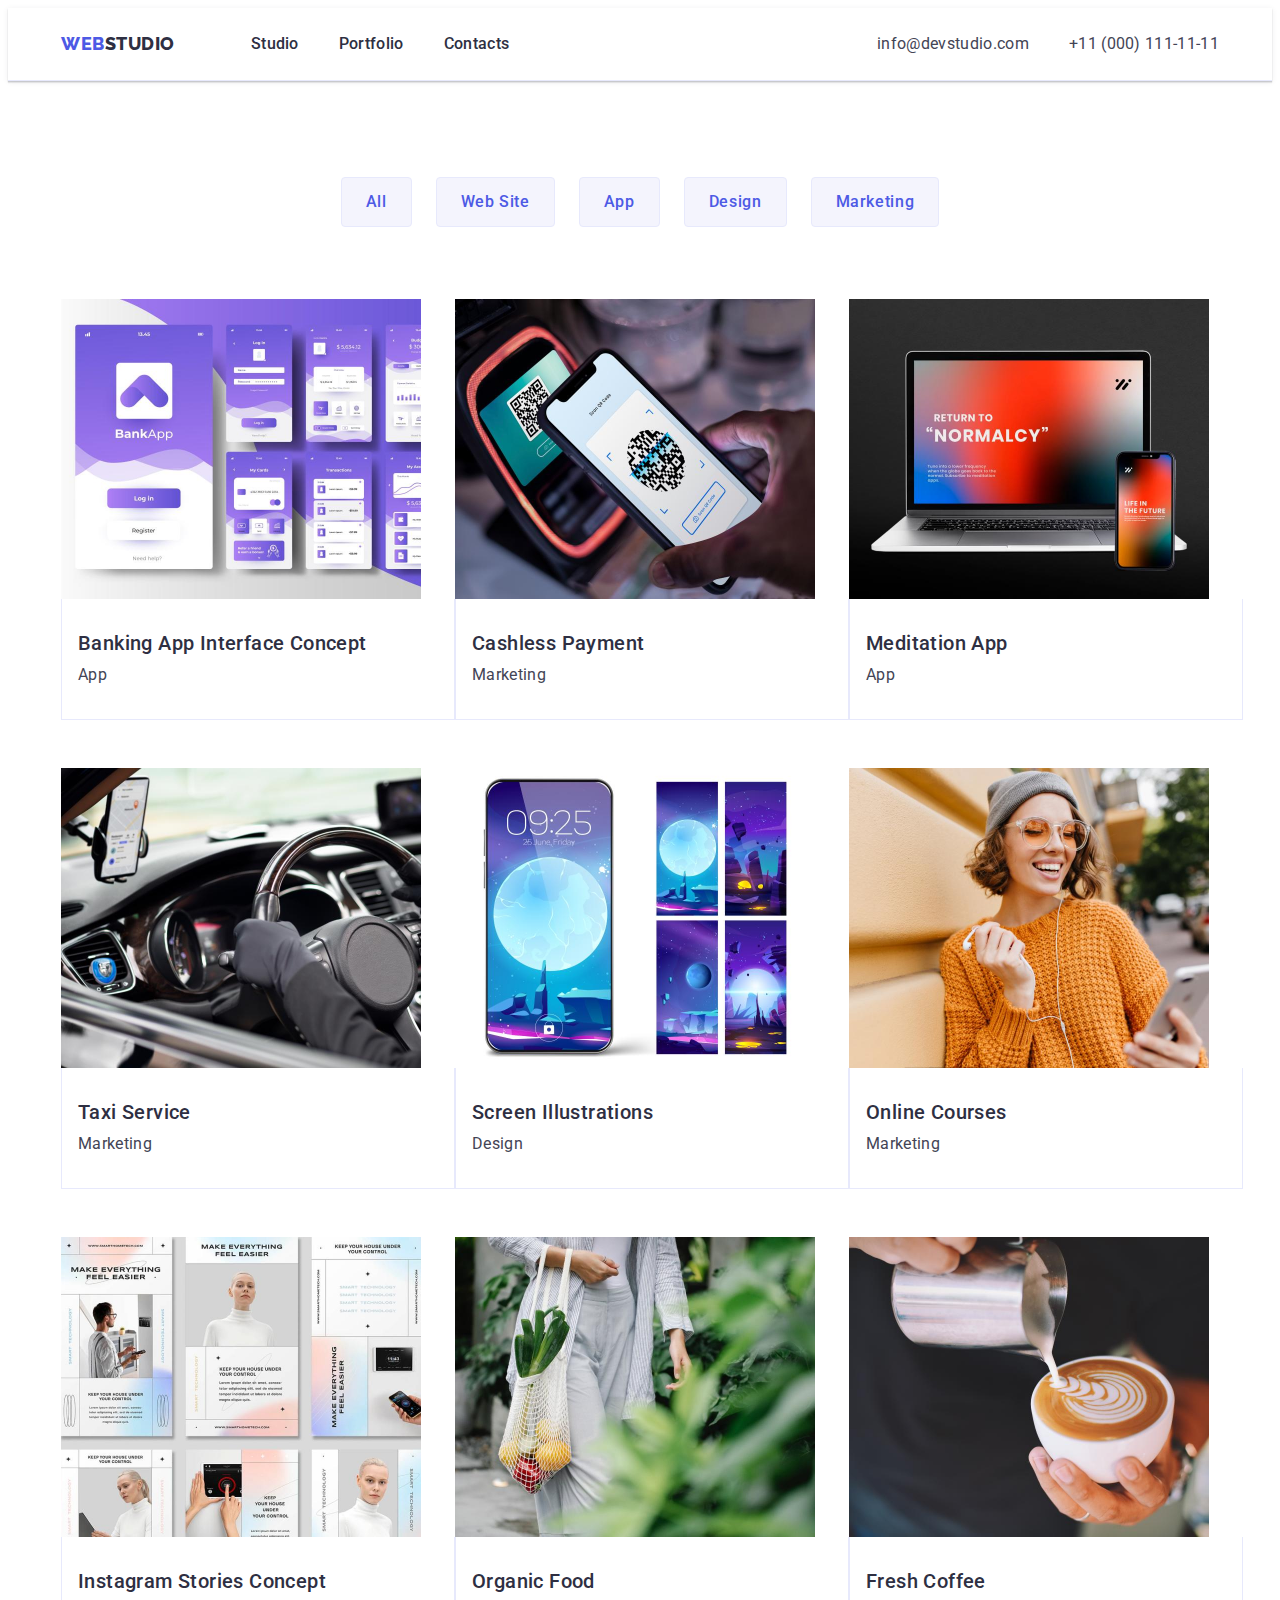
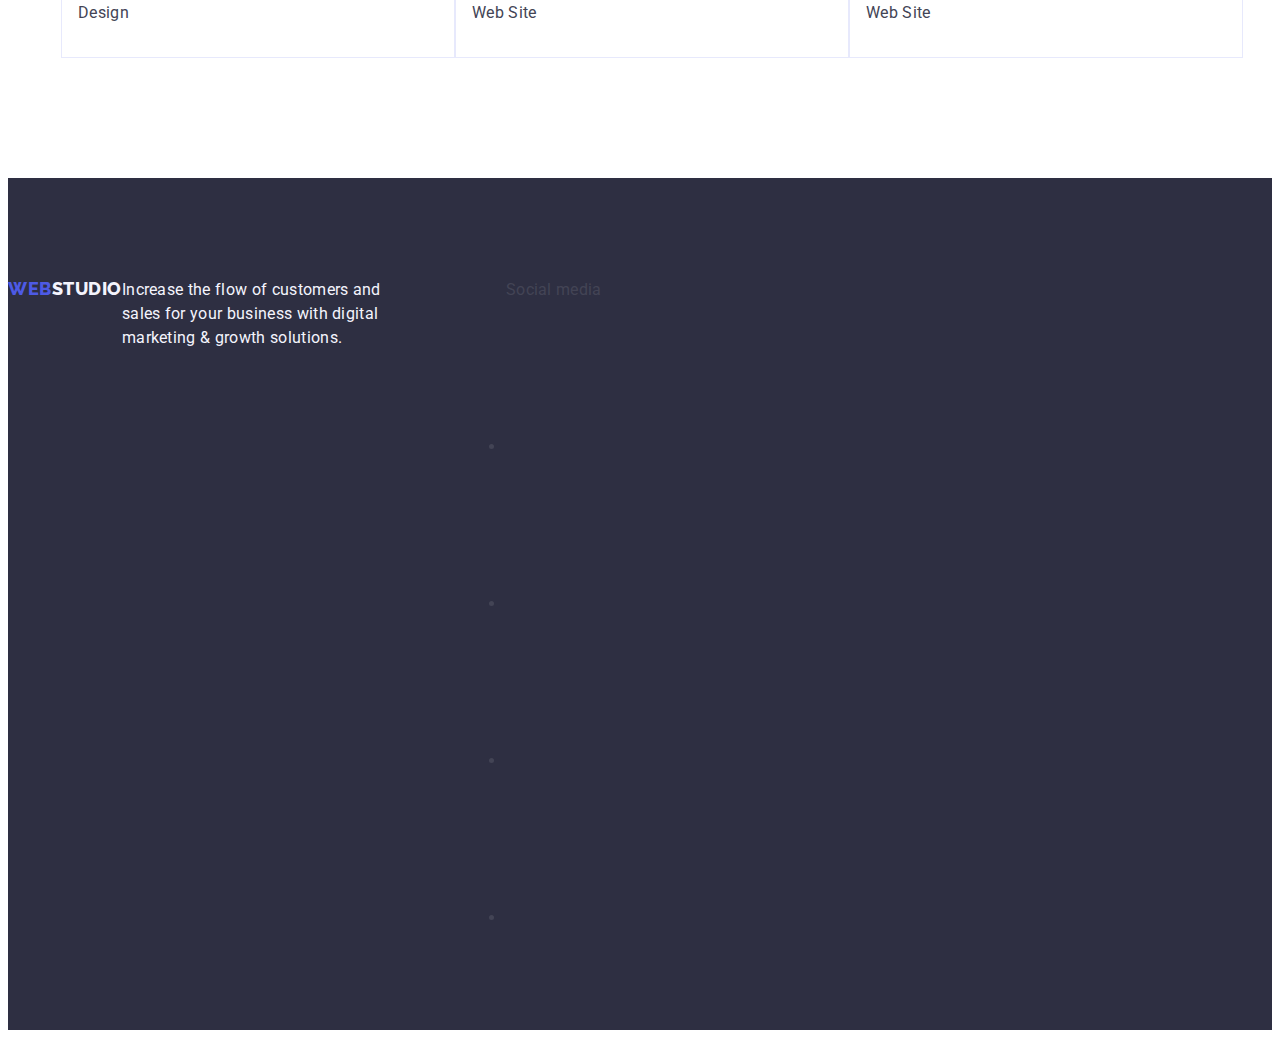
==== portfolio.html @ 308e6627 "." ====
<!DOCTYPE html>
<html lang="en">
  <head>
    <meta charset="UTF-8" />
    <meta http-equiv="X-UA-Compatible" content="IE=edge" />
    <meta name="viewport" content="width=device-width, initial-scale=1.0" />
    <title>portfolio</title>
    <link rel="preconnect" href="https://fonts.googleapis.com" />
    <link rel="preconnect" href="https://fonts.gstatic.com" crossorigin />
    <link
      href="https://fonts.googleapis.com/css2?family=Raleway:wght@700&family=Roboto:wght@400;500;700;900&display=swap"
      rel="stylesheet"
    />
    <link
      rel="stylesheet"
      href="https://cdnjs.cloudflare.com/ajax/libs/modern-normalize/2.0.0/modern-normalize.min.css"
      integrity="sha512-4xo8blKMVCiXpTaLzQSLSw3KFOVPWhm/TRtuPVc4WG6kUgjH6J03IBuG7JZPkcWMxJ5huwaBpOpnwYElP/m6wg=="
      crossorigin="anonymous"
      referrerpolicy="no-referrer"
    />
    <link rel="stylesheet" href="./css/styles.css" />
  </head>
  <body class="portfolio">
    <header class="header">
      <div class="container header-container">
        <nav class="header-nav">
          <a class="logo link logo-header" href="/"
            >Web<span class="logo-dark">Studio</span>
          </a>

          <ul class="header-list list">
            <li class="header-item">
              <a class="header-link link" href="./index.html">Studio</a>
            </li>
            <li class="header-item">
              <a class="header-link link" href="./portfolio.html">Portfolio</a>
            </li>
            <li class="header-item">
              <a class="header-link link" href="">Contacts</a>
            </li>
          </ul>
        </nav>

        <address class="contacts">
          <ul class="header-contact-list list">
            <li class="header-contact-item">
              <a
                class="header-contact-link link"
                href="mailto:info@devstudio.com"
                >info@devstudio.com</a
              >
            </li>
            <li class="header-contact-item">
              <a class="header-contact-link link" href="tel:+110001111111"
                >+11 (000) 111-11-11</a
              >
            </li>
          </ul>
        </address>
      </div>
    </header>

    <main>
      <section class="projects">
        <div class="container">
          <h1 class="vh-title visually-hidden">lels</h1>
          <ul class="projects-list-buttons list">
            <li class="project-item-buttons">
              <button type="button" class="project-button buttons">All</button>
            </li>
            <li class="project-item-buttons">
              <button type="button" class="project-button buttons">
                Web Site
              </button>
            </li>
            <li class="project-item-buttons">
              <button type="button" class="project-button buttons">App</button>
            </li>
            <li class="project-item-buttons">
              <button type="button" class="project-button buttons">
                Design
              </button>
            </li>
            <li class="project-item-buttons">
              <button type="button" class="project-button buttons">
                Marketing
              </button>
            </li>
          </ul>

          <ul class="projects-list list">
            <li class="projects-item">
              <a class="project-link link" href="/">
                <img
                  src="./images/portfolio/banking_app.jpg"
                  alt="image of Banking App Interface Concept"
                  width="370"
                  class="portfolio-pic"
                />
                <div class="container container-project">
                  <h2 class="project-header top-header">
                    Banking App Interface Concept
                  </h2>
                  <p class="project-paragraph">App</p>
                </div>
              </a>
            </li>
            <li class="projects-item">
              <a class="project-link link" href="/">
                <img
                  src="./images/portfolio/cashless_payment.jpg"
                  alt="image of Cashless Payment"
                  width="370"
                  class="portfolio-pic"
                />
                <div class="container container-project">
                  <h2 class="project-header top-header">Cashless Payment</h2>
                  <p class="project-paragraph">Marketing</p>
                </div>
              </a>
            </li>
            <li class="projects-item">
              <a class="project-link link" href="/">
                <img
                  src="./images/portfolio/meditation_app.jpg"
                  alt="image of Meditation App"
                  width="370"
                  class="portfolio-pic"
                />
                <div class="container container-project">
                  <h2 class="project-header top-header">Meditation App</h2>
                  <p class="project-paragraph">App</p>
                </div>
              </a>
            </li>
            <li class="projects-item">
              <a class="project-link link" href="/">
                <img
                  src="./images/portfolio/taxi_service.jpg"
                  alt="image of using Taxi Service app in car"
                  width="370"
                  class="portfolio-pic"
                />
                <div class="container container-project">
                  <h2 class="project-header top-header">Taxi Service</h2>
                  <p class="project-paragraph">Marketing</p>
                </div>
              </a>
            </li>
            <li class="projects-item">
              <a class="project-link link" href="/">
                <img
                  src="./images/portfolio/screen_illustrations.jpg"
                  alt="image of Illustrations on phone screen"
                  width="370"
                  class="portfolio-pic"
                />
                <div class="container container-project">
                  <h2 class="project-header top-header">
                    Screen Illustrations
                  </h2>
                  <p class="project-paragraph">Design</p>
                </div>
              </a>
            </li>
            <li class="projects-item">
              <a class="project-link link" href="/">
                <img
                  src="./images/portfolio/online_courses.jpg"
                  alt="image of Online Courses proces"
                  width="370"
                  class="portfolio-pic"
                />
                <div class="container container-project">
                  <h2 class="project-header top-header">Online Courses</h2>
                  <p class="project-paragraph">Marketing</p>
                </div>
              </a>
            </li>
            <li class="projects-item">
              <a class="project-link link" href="/">
                <img
                  src="./images/portfolio/instagram_stories.jpg"
                  alt="image of Instagram Stories Concepts"
                  width="370"
                  class="portfolio-pic"
                />
                <div class="container container-project">
                  <h2 class="project-header top-header">
                    Instagram Stories Concept
                  </h2>
                  <p class="project-paragraph">Design</p>
                </div>
              </a>
            </li>
            <li class="projects-item">
              <a class="project-link link" href="/">
                <img
                  src="./images/portfolio/organic_food.jpg"
                  alt="image of Organic Food in bag"
                  width="370"
                  class="portfolio-pic"
                />
                <div class="container container-project">
                  <h2 class="project-header top-header">Organic Food</h2>
                  <p class="project-paragraph">Web Site</p>
                </div>
              </a>
            </li>
            <li class="projects-item">
              <a class="project-link link" href="/">
                <img
                  src="./images/portfolio/fresh_coffe.jpg"
                  alt="image of making a latte"
                  width="370"
                  class="portfolio-pic"
                />
                <div class="container container-project">
                  <h2 class="project-header top-header">Fresh Coffee</h2>
                  <p class="project-paragraph">Web Site</p>
                </div>
              </a>
            </li>
          </ul>
        </div>
      </section>
    </main>

    <footer class="footer">
      <div class="footer-logo-container">
        <div class="footer-logo-container">
          <a class="logo-footer logo link" href="/"
            >Web<span class="logo-footer logo-white">Studio</span>
          </a>
          <p class="footer-paragraph">
            Increase the flow of customers and sales for your business with
            digital marketing & growth solutions.
          </p>
        </div>

        <div class="footer-icons-container">
          <p>Social media</p>
          <ul class="footer-soc-icons">
            <li class="footer-soc-item">
              <svg class="foote-icons">
                <use></use>
              </svg>
            </li>
            <li class="footer-soc-item">
              <svg class="foote-icons">
                <use></use>
              </svg>
            </li>
            <li class="footer-soc-item">
              <svg class="foote-icons">
                <use></use>
              </svg>
            </li>
            <li class="footer-soc-item">
              <svg class="foote-icons">
                <use></use>
              </svg>
            </li>
          </ul>
        </div>
      </div>
    </footer>
  </body>
</html>
---- css/styles.css ----
:root {
    --primary-brand: #4D5AE5;
    --pressed-state: #404BBF;
    --dark: #2E2F42;
    --success: #31D0AA;
    --text: #434455;
    --subtle-text: #8E8F99;
    --accent: #E7E9FC;
    --light: #F4F4FD;
    --modal-overlay: #2E2F42 0.4;
    --hero-background: #2E2F42 0.7;
    --white-background: #FFFFFF;
    --modal-background: #FCFCFC;
}

body {
    font-family: 'Roboto', sans-serif;
    font-size: 16px;
    line-height: 1.5;
    letter-spacing: 0.02em;
    color: var(--text);
    background-color: var(--white-background);
}

p,
h1,
h2,
h3,
h4,
h5,
h6 {
    margin: 0;
}

ul,
ol {
    margin: 0;
    padding: 0;
}

img {
    display: block
}



.contacts {
    margin-left: auto;
    font-style: normal;
    display: flex;
    align-items: center;

}

.list {
    list-style: none;
}

/* logo */

.logo {
    font-family: 'Raleway', sans-serif;
    font-weight: 800;
    font-size: 18px;
    line-height: 1.17;
    letter-spacing: 0.03em;
    text-transform: uppercase;
    word-spacing: 0em;
    color: var(--primary-brand);
}


.logo-dark {
    color: var(--dark);
}

.logo-white {
    color: var(--light);
}

/* links */

.link {
    text-decoration: none;
}

.link:is(:hover,:focus) {
    color:var(--pressed-state);
}

/* 4 section */

.team {
    background-color: var(--light);
    padding: 120px 0;
}



/* headers */

.hero-title {
    font-size: 56px;
    line-height: 1.07;
    letter-spacing: 0.02em;
    color: var(--white-background);
    text-align: center;
    margin-bottom: 42px;
    max-width: 496px;
}

.section-header {
    font-size: 36px;
    line-height: 1.11;
    text-transform: capitalize;
    letter-spacing: 0.02em;
    color: var(--dark);
    text-align: center;
}



.top-header {
    font-weight: 500;
    font-size: 20px;
    line-height: 1.2;
    letter-spacing: 0.02em;
    color: var(--dark);
}

.footer-paragraph {
    color: var(--light);
    max-width: 264px;
}

.header-link {
    font-weight: 500;
    color: var(--dark);
}

.header-contact-link {
    color: var(--text);
}

.hero {
    background-color: var(--dark);
    padding: 188px 0;
    margin: 0 auto;
    max-width: 1440px;
    background-image: linear-gradient(rgba(46, 47, 66, 0.7), rgba(46, 47, 66, 0.7)), url(../images/index/people-office-bcg.jpg);
    background-repeat: no-repeat;
    background-position: center;
    background-size: cover;
}

.footer {
    background-color: var(--dark);
    padding: 100px 0;
}


/* buttons */

.buttons {
    cursor: pointer;
    font-family: 'Roboto', sans-serif;
    font-weight: 500;
    font-size: 16px;
    line-height: 1.5;
    letter-spacing: 0.04em;
}

.hero-button {
    background-color: var(--primary-brand);
    color: var(--white-background);
    border-radius: 4px;
    padding: 16px 32px;
    min-width: 169px;
    height: 56px;
    border: none;
    display: block;
}

.hero-button:is(:hover,:focus) {
    background-color: var(--pressed-state);
}

/* portfolio */

.project-button {
    background-color: var(--light);
    color: var(--primary-brand);
}

.project-button:is(:hover,:focus) {
    background-color: var(--pressed-state);
    color: var(--white-background);
    border: 1px solid transparent;
    box-shadow: 0px 3px 1px rgba(0, 0, 0, 0.1),
        0px 2px 1px rgba(0, 0, 0, 0.08),
        0px 2px 2px rgba(0, 0, 0, 0.12);
}

.project-paragraph {
    color: var(--text);
}

.project-link {
    display: block;

}

.project-link:is(:hover,:focus) {
    box-shadow: 0px 1px 6px rgba(46, 47, 66, 0.08),
        0px 1px 1px rgba(46, 47, 66, 0.16),
        0px 2px 1px rgba(46, 47, 66, 0.08);
}

/* module 3 index*/

.container {
    width: 1158px;
    padding: 0 15px;
    margin: 0 auto;
}

.header {
    padding: 24px 0;
    border-bottom: 1px solid var(--accent);
    box-shadow: 0px 2px 1px rgba(46, 47, 66, 0.08), 0px 1px 1px rgba(46, 47, 66, 0.16), 0px 1px 6px rgba(46, 47, 66, 0.08);
}

.skills {
    padding: 120px 0;
}

.skills-header {
    margin-bottom: 8px;
}

.wedoing {
    padding-bottom: 120px;
}

.wedoing-header {
    margin-bottom: 72px;
}

.team-header {
    margin-bottom: 72px;
}

.team-header-name {
    margin-bottom: 8px;
    text-align: center;
}

.team-paragraph {
    text-align: center;
    margin-bottom: 8px;
}

.logo-footer {
    margin-bottom: 16px;
    display: inline-block;
}

/* module 3 portfolio */

.projects {
    padding: 96px 0 120px 0;
}

.projects-list-buttons {
    margin-bottom: 72px;
}

.project-button {
    border: 1px solid var(--accent);
    border-radius: 4px;
    padding: 12px 24px;
}

.header .container {
    display: flex;
}

.header-nav {
    display: flex;
    align-items: center;
}

.logo-header {
    margin-right: 76px;
}

.header-list {
    display: flex;
    gap: 40px;
}

.header-link {
    padding: 24px 0;
}

.header-contact-list {
    gap: 40px;
    display: flex;
    align-items: center;
}

.header-container {
    display: flex;
    align-items: center;
}

/* hero section */

.container-hero {
    display: flex;
    flex-direction: column;
    align-items: center;
}


/* list sectiom */

.list-skills {
    display: flex;
    gap: 24px;
}

.item-skills {
    flex-basis: calc((100% - 3 * 24px) / 4)
}

/* wedoing section */

.wedoing-list {
    display: flex;
    gap: 24px;
}

.wedoing-item {
    width: calc((100% - 48px) / 3)
}

/* team section */

.team-list {
    display: flex;
    gap: 24px;
}

.team-item {
    background-color: var(--white-background);
    width: calc((100% - 72px) / 4);
    box-shadow: 0px 1px 6px rgba(46, 47, 66, 0.08), 0px 1px 1px rgba(46, 47, 66, 0.16), 0px 2px 1px rgba(46, 47, 66, 0.08);
    border-radius: 0px 0px 4px 4px;
}

.team-pic {
    max-width: 264px;
}

.container-members {
    padding: 32px 16px;
    max-width: 264px;
}

/* portfolio */

/* first section */

.projects-list-buttons {
    display: flex;
    justify-content: center;
    gap: 24px;
}

.projects-list {
    display: flex;
    flex-wrap: wrap;
    column-gap: 24px;
    row-gap: 48px;

}

.projects-item {
    width: calc((100% - 48px) / 3);
}

.container-project {
    padding: 32px 16px;
    border: 1px solid var(--accent);
    border-top: none;
    min-width: 360px;
    max-width: 360px;
}

.project-header {
    margin-bottom: 8px;
}

.portfolio-pic {
    max-width: 360px;
}

.visually-hidden {
    position: absolute;
    width: 1px;
    height: 1px;
    margin: -1px;
    border: 0;
    padding: 0;
    white-space: nowrap;
    clip-path: inset(100%);
    clip: rect(0 0 0 0);
    overflow: hidden;
}

/* svg icons */

.container-skills-icons {
    display: flex;
    align-items: center;
    justify-content: center;
    height: 112px;
    background-color: var(--light);
    border-radius: 4px;
    margin-bottom: 8px;
}

.soc-team-list {
    display: flex;
    justify-content: center;
    gap: 24px;
}

.soc-team-item {
    width: 40px;
    height: 40px;
}

.soc-link-team {
    width: 100%;
    height: 100%;
    background-color: var(--primary-brand);
    border-radius: 50%;
    display: flex;
    align-items: center;
    justify-content: center;
}

.soc-link-team:is(:hover,:focus) {
    background-color: var(--pressed-state);
}

.team-icon {
    fill: var(--light);
}

.footer-logo-container {
    display: flex;
    align-items: baseline;
    margin-right: 120px;
}

.footer-logo-container-index {
    display: flex;
    align-items: baseline;
}
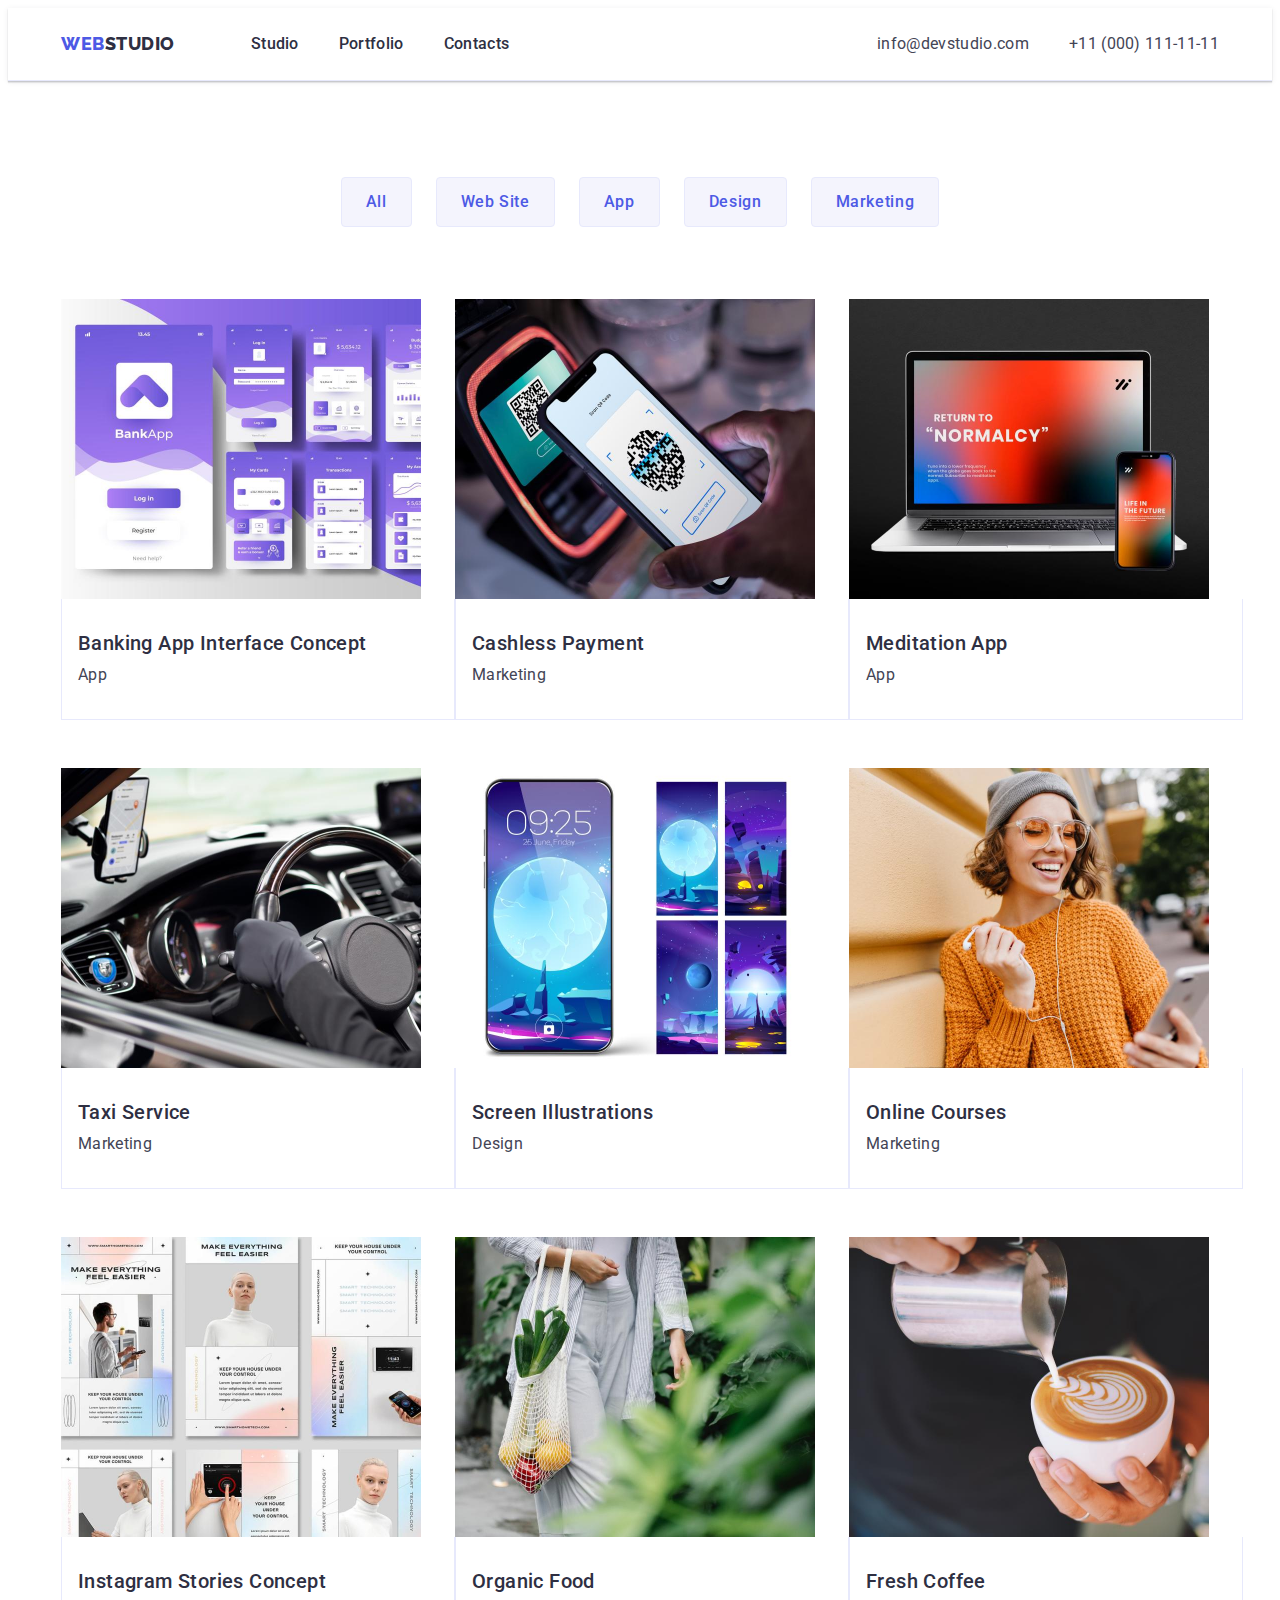
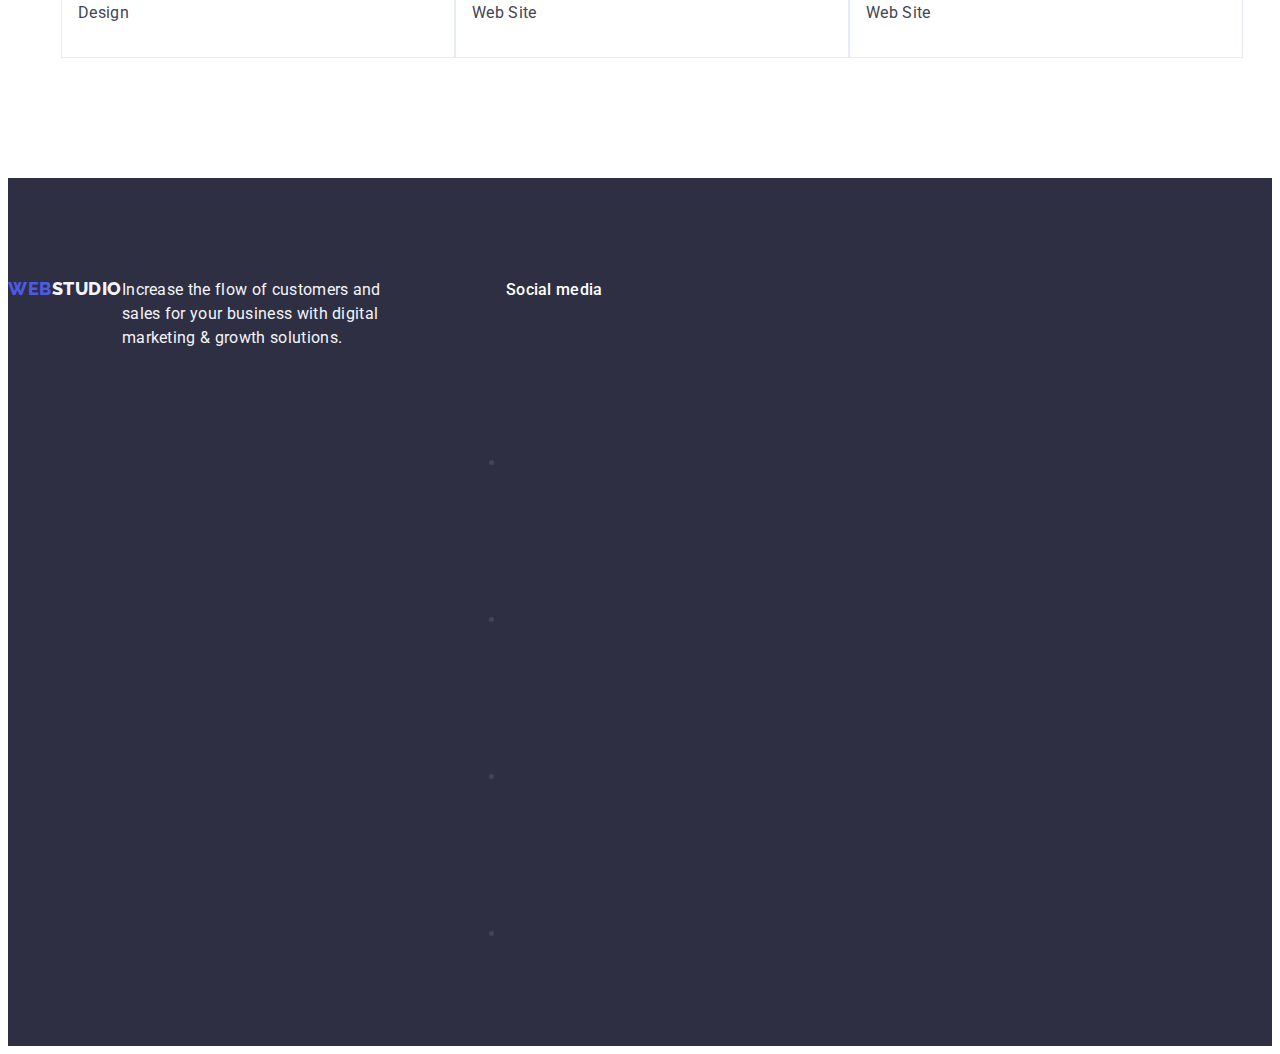
==== commit a722362c: "." ====
--- a/portfolio.html
+++ b/portfolio.html
@@ -239,27 +239,35 @@
         </div>
 
         <div class="footer-icons-container">
-          <p>Social media</p>
+          <p class="soc-footer-paragraph">Social media</p>
           <ul class="footer-soc-icons">
             <li class="footer-soc-item">
-              <svg class="foote-icons">
-                <use></use>
-              </svg>
-            </li>
-            <li class="footer-soc-item">
-              <svg class="foote-icons">
-                <use></use>
-              </svg>
-            </li>
-            <li class="footer-soc-item">
-              <svg class="foote-icons">
-                <use></use>
-              </svg>
-            </li>
-            <li class="footer-soc-item">
-              <svg class="foote-icons">
-                <use></use>
-              </svg>
+              <a href="">
+                <svg class="foote-icons">
+                  <use></use>
+                </svg>
+              </a>
+            </li>
+            <li class="footer-soc-item">
+              <a href="">
+                <svg class="foote-icons">
+                  <use></use>
+                </svg>
+              </a>
+            </li>
+            <li class="footer-soc-item">
+              <a href="">
+                <svg class="foote-icons">
+                  <use></use>
+                </svg>
+              </a>
+            </li>
+            <li class="footer-soc-item">
+              <a href="">
+                <svg class="foote-icons">
+                  <use></use>
+                </svg>
+              </a>
             </li>
           </ul>
         </div>
--- a/css/styles.css
+++ b/css/styles.css
@@ -469,4 +469,16 @@
 .footer-logo-container-index {
     display: flex;
     align-items: baseline;
+}
+
+.soc-footer-paragraph {
+    font-weight: 500;
+    color: var(--white-background);
+    margin-bottom: 16px;
+}
+
+.footer-soc-icons {
+    display: block;
+    gap: 16px;
+    
 }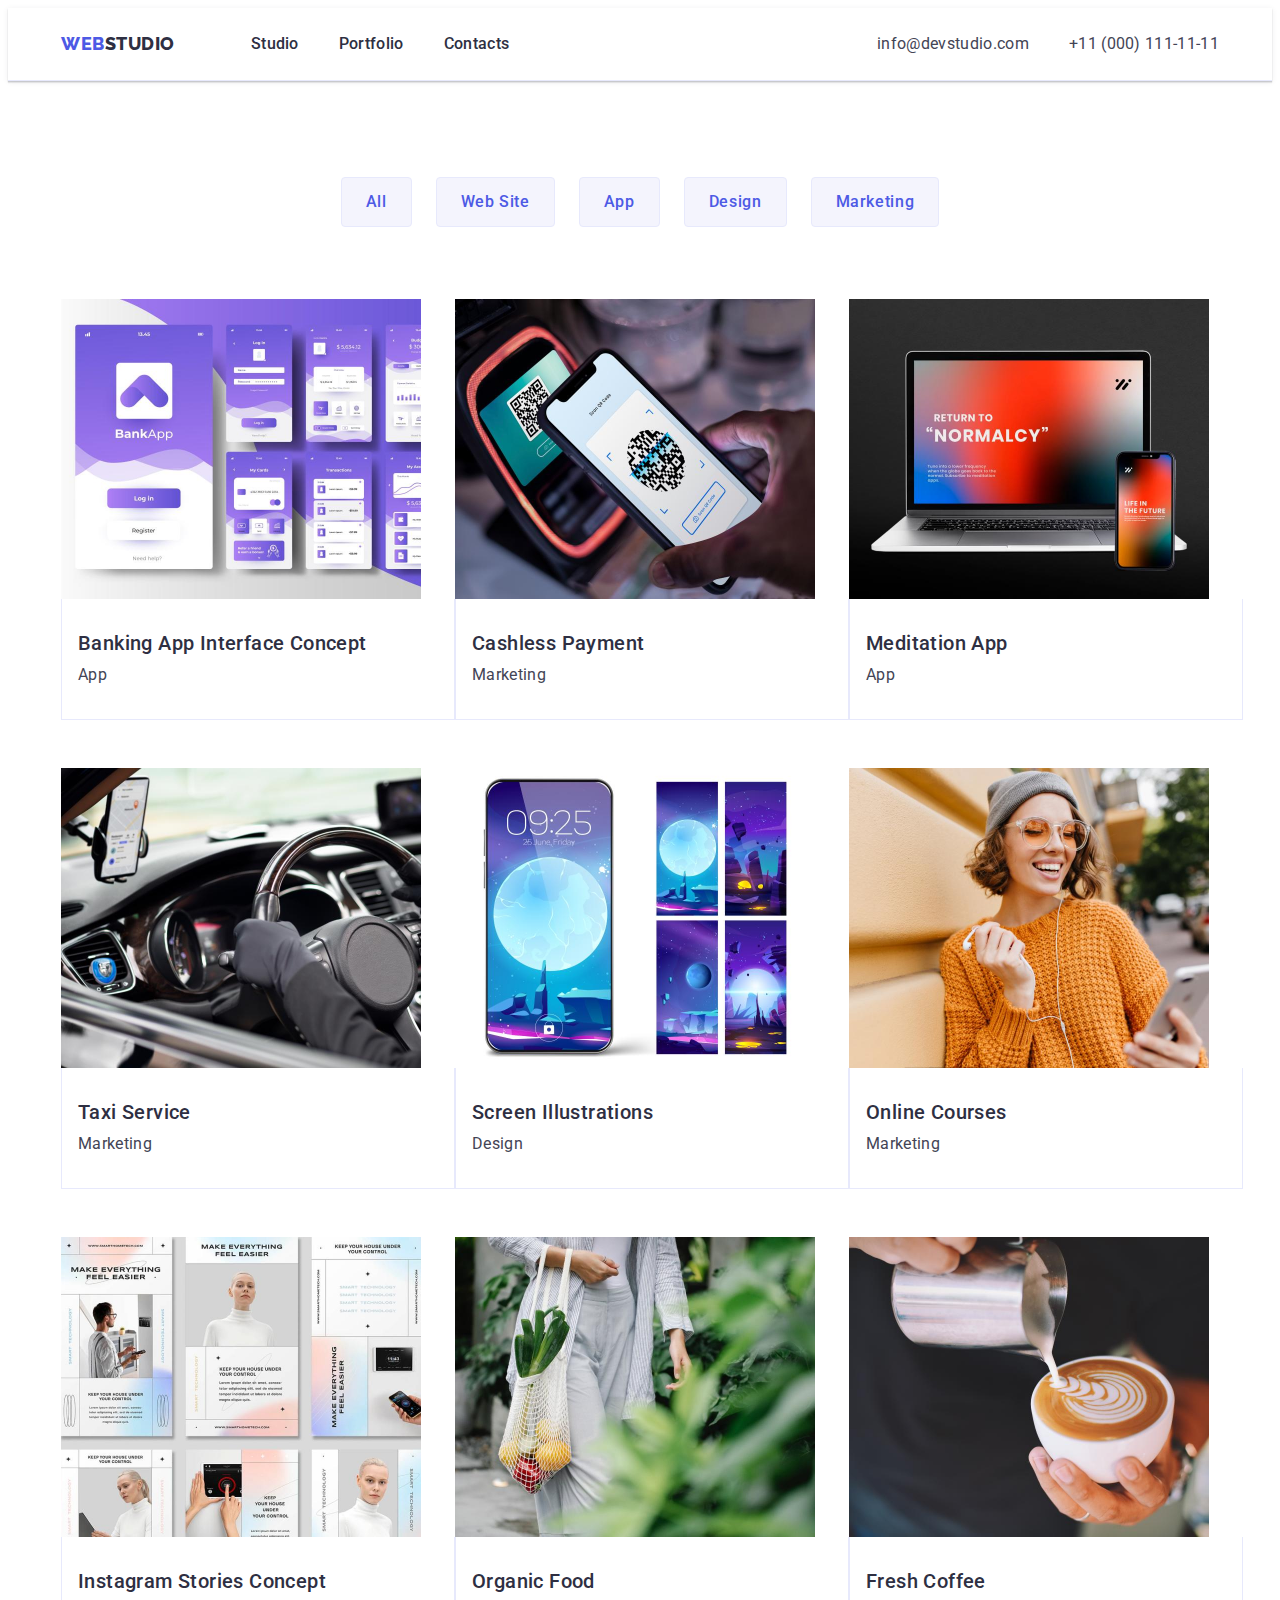
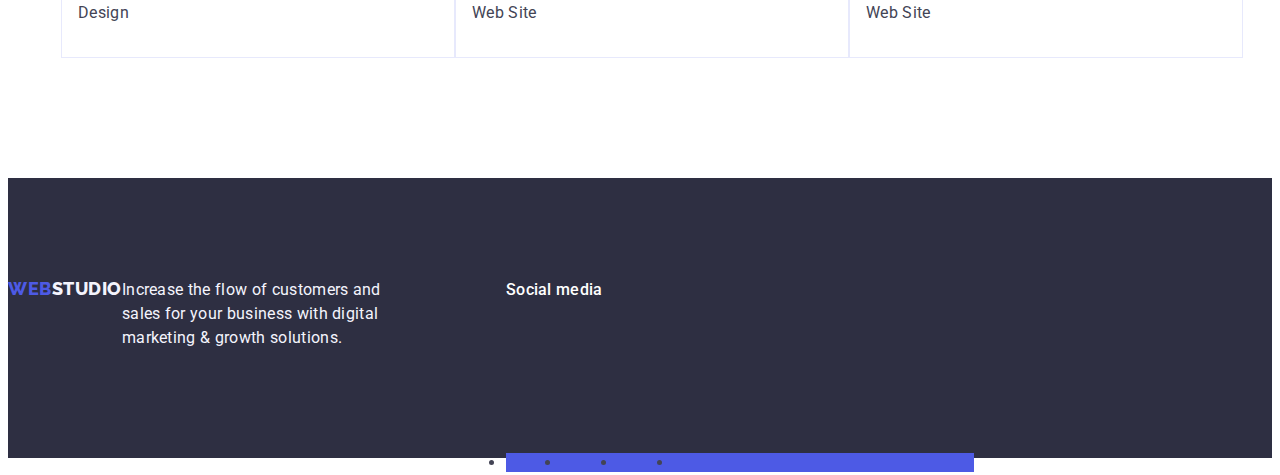
==== commit e0a1a872: "." ====
--- a/portfolio.html
+++ b/portfolio.html
@@ -242,28 +242,28 @@
           <p class="soc-footer-paragraph">Social media</p>
           <ul class="footer-soc-icons">
             <li class="footer-soc-item">
-              <a href="">
-                <svg class="foote-icons">
-                  <use></use>
-                </svg>
-              </a>
-            </li>
-            <li class="footer-soc-item">
-              <a href="">
-                <svg class="foote-icons">
-                  <use></use>
-                </svg>
-              </a>
-            </li>
-            <li class="footer-soc-item">
-              <a href="">
-                <svg class="foote-icons">
-                  <use></use>
-                </svg>
-              </a>
-            </li>
-            <li class="footer-soc-item">
-              <a href="">
+              <a class="footer-soc-link" href="">
+                <svg class="foote-icons">
+                  <use></use>
+                </svg>
+              </a>
+            </li>
+            <li class="footer-soc-item">
+              <a class="footer-soc-link" href="">
+                <svg class="foote-icons">
+                  <use></use>
+                </svg>
+              </a>
+            </li>
+            <li class="footer-soc-item">
+              <a class="footer-soc-link" href="">
+                <svg class="foote-icons">
+                  <use></use>
+                </svg>
+              </a>
+            </li>
+            <li class="footer-soc-item">
+              <a class="footer-soc-link" href="">
                 <svg class="foote-icons">
                   <use></use>
                 </svg>
--- a/css/styles.css
+++ b/css/styles.css
@@ -478,7 +478,16 @@
 }
 
 .footer-soc-icons {
-    display: block;
+    display: flex;
     gap: 16px;
-    
+}
+
+.footer-soc-item {
+    width: 40px;
+    height: 40px;
+}
+.footer-soc-link {
+    width: 100%;
+    height: 100%;
+    background-color: var(--primary-brand);
 }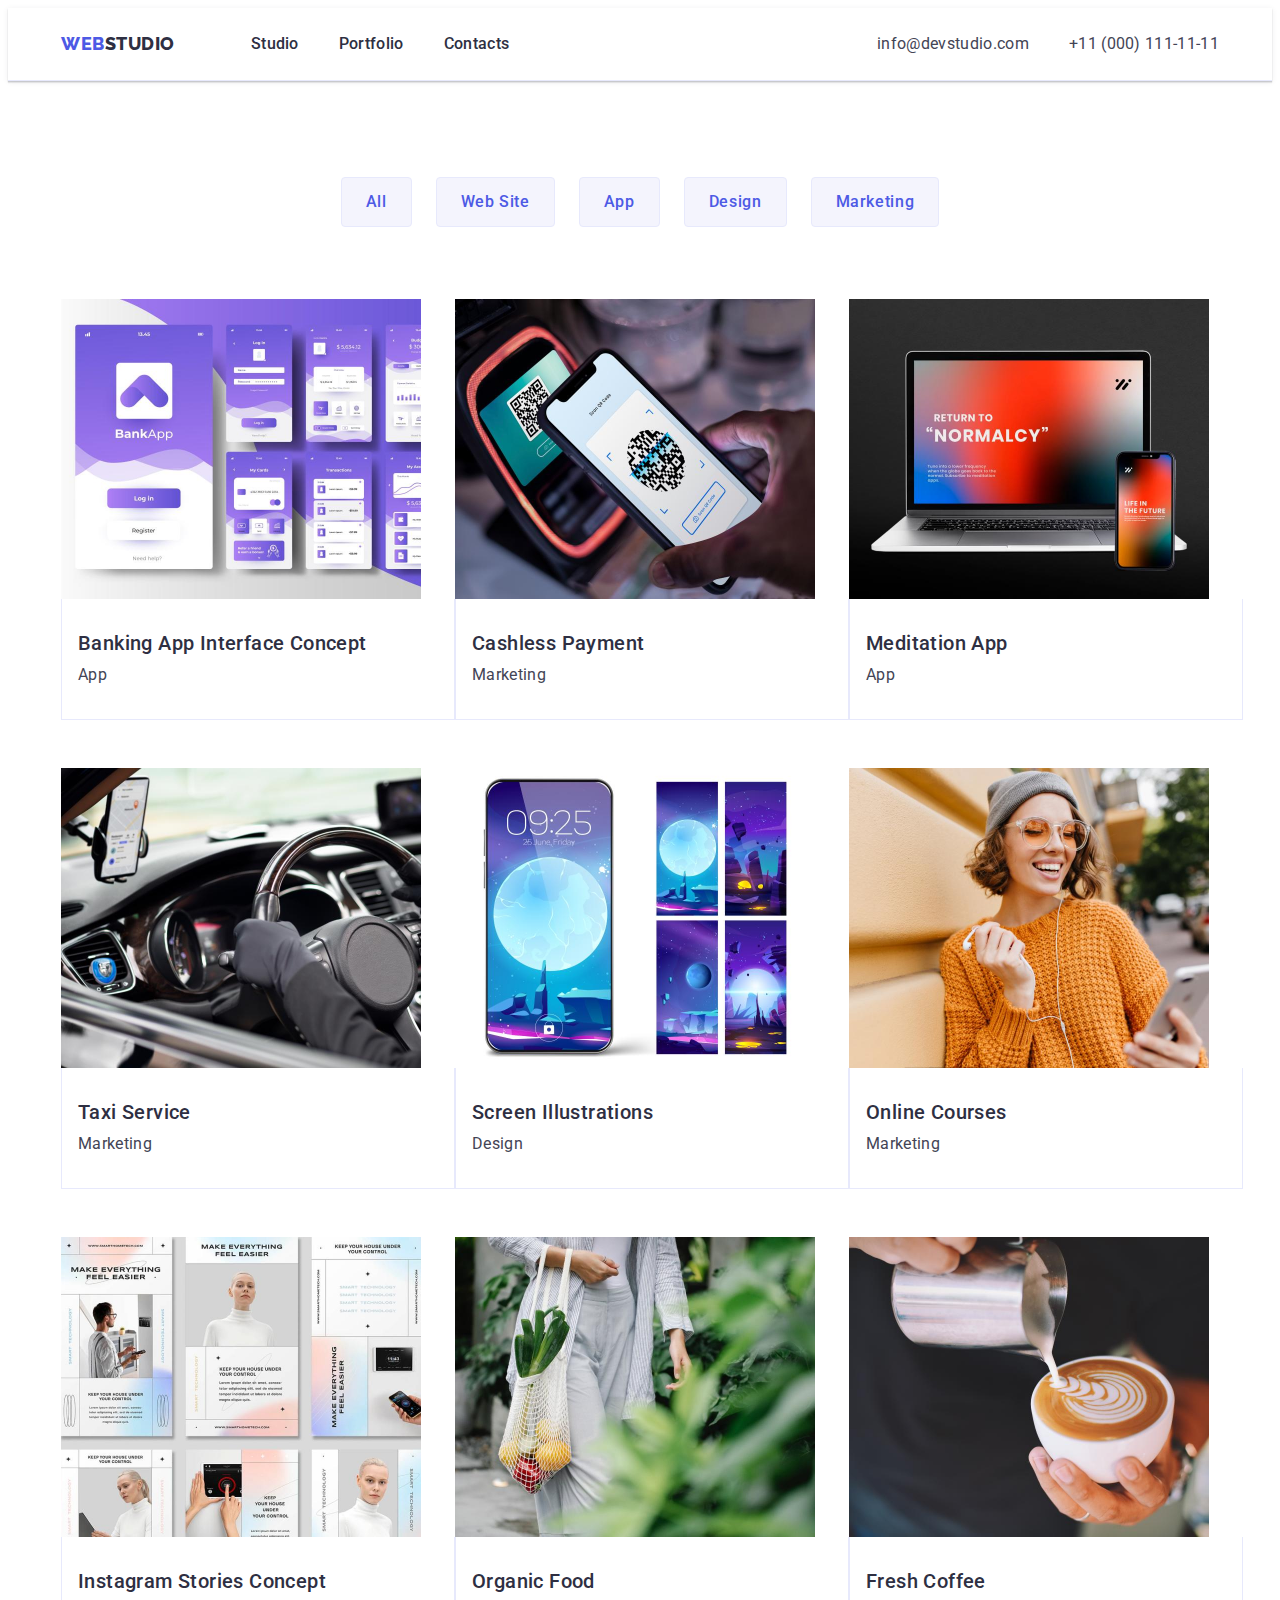
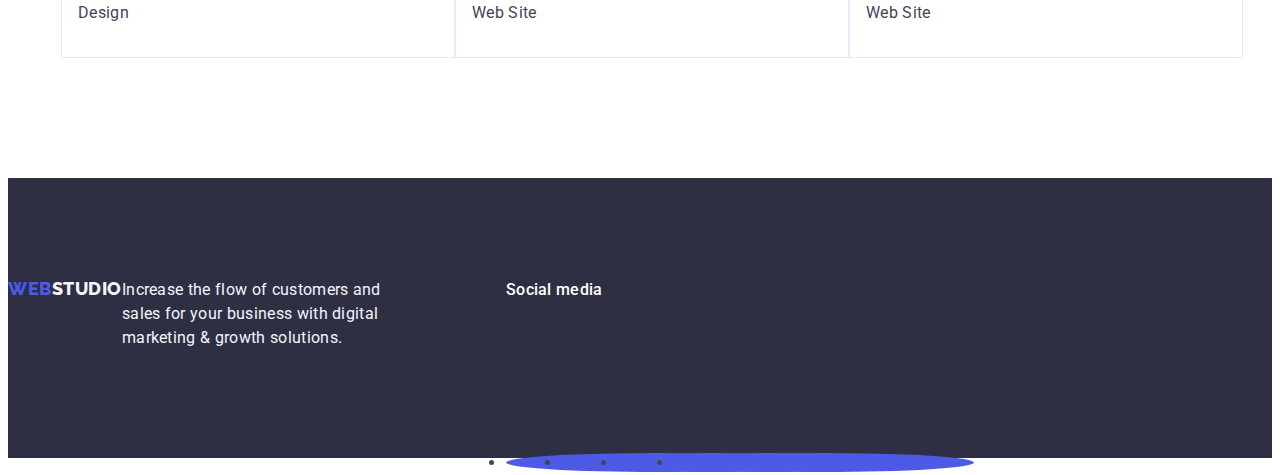
==== commit e57f46c0: "." ====
--- a/portfolio.html
+++ b/portfolio.html
@@ -243,28 +243,28 @@
           <ul class="footer-soc-icons">
             <li class="footer-soc-item">
               <a class="footer-soc-link" href="">
-                <svg class="foote-icons">
-                  <use></use>
-                </svg>
-              </a>
-            </li>
-            <li class="footer-soc-item">
-              <a class="footer-soc-link" href="">
-                <svg class="foote-icons">
-                  <use></use>
-                </svg>
-              </a>
-            </li>
-            <li class="footer-soc-item">
-              <a class="footer-soc-link" href="">
-                <svg class="foote-icons">
-                  <use></use>
-                </svg>
-              </a>
-            </li>
-            <li class="footer-soc-item">
-              <a class="footer-soc-link" href="">
-                <svg class="foote-icons">
+                <svg class="footer-icons">
+                  <use></use>
+                </svg>
+              </a>
+            </li>
+            <li class="footer-soc-item">
+              <a class="footer-soc-link" href="">
+                <svg class="footer-icons">
+                  <use></use>
+                </svg>
+              </a>
+            </li>
+            <li class="footer-soc-item">
+              <a class="footer-soc-link" href="">
+                <svg class="footer-icons">
+                  <use></use>
+                </svg>
+              </a>
+            </li>
+            <li class="footer-soc-item">
+              <a class="footer-soc-link" href="">
+                <svg class="footer-icons">
                   <use></use>
                 </svg>
               </a>
--- a/css/styles.css
+++ b/css/styles.css
@@ -490,4 +490,5 @@
     width: 100%;
     height: 100%;
     background-color: var(--primary-brand);
+    border-radius: 50%;
 }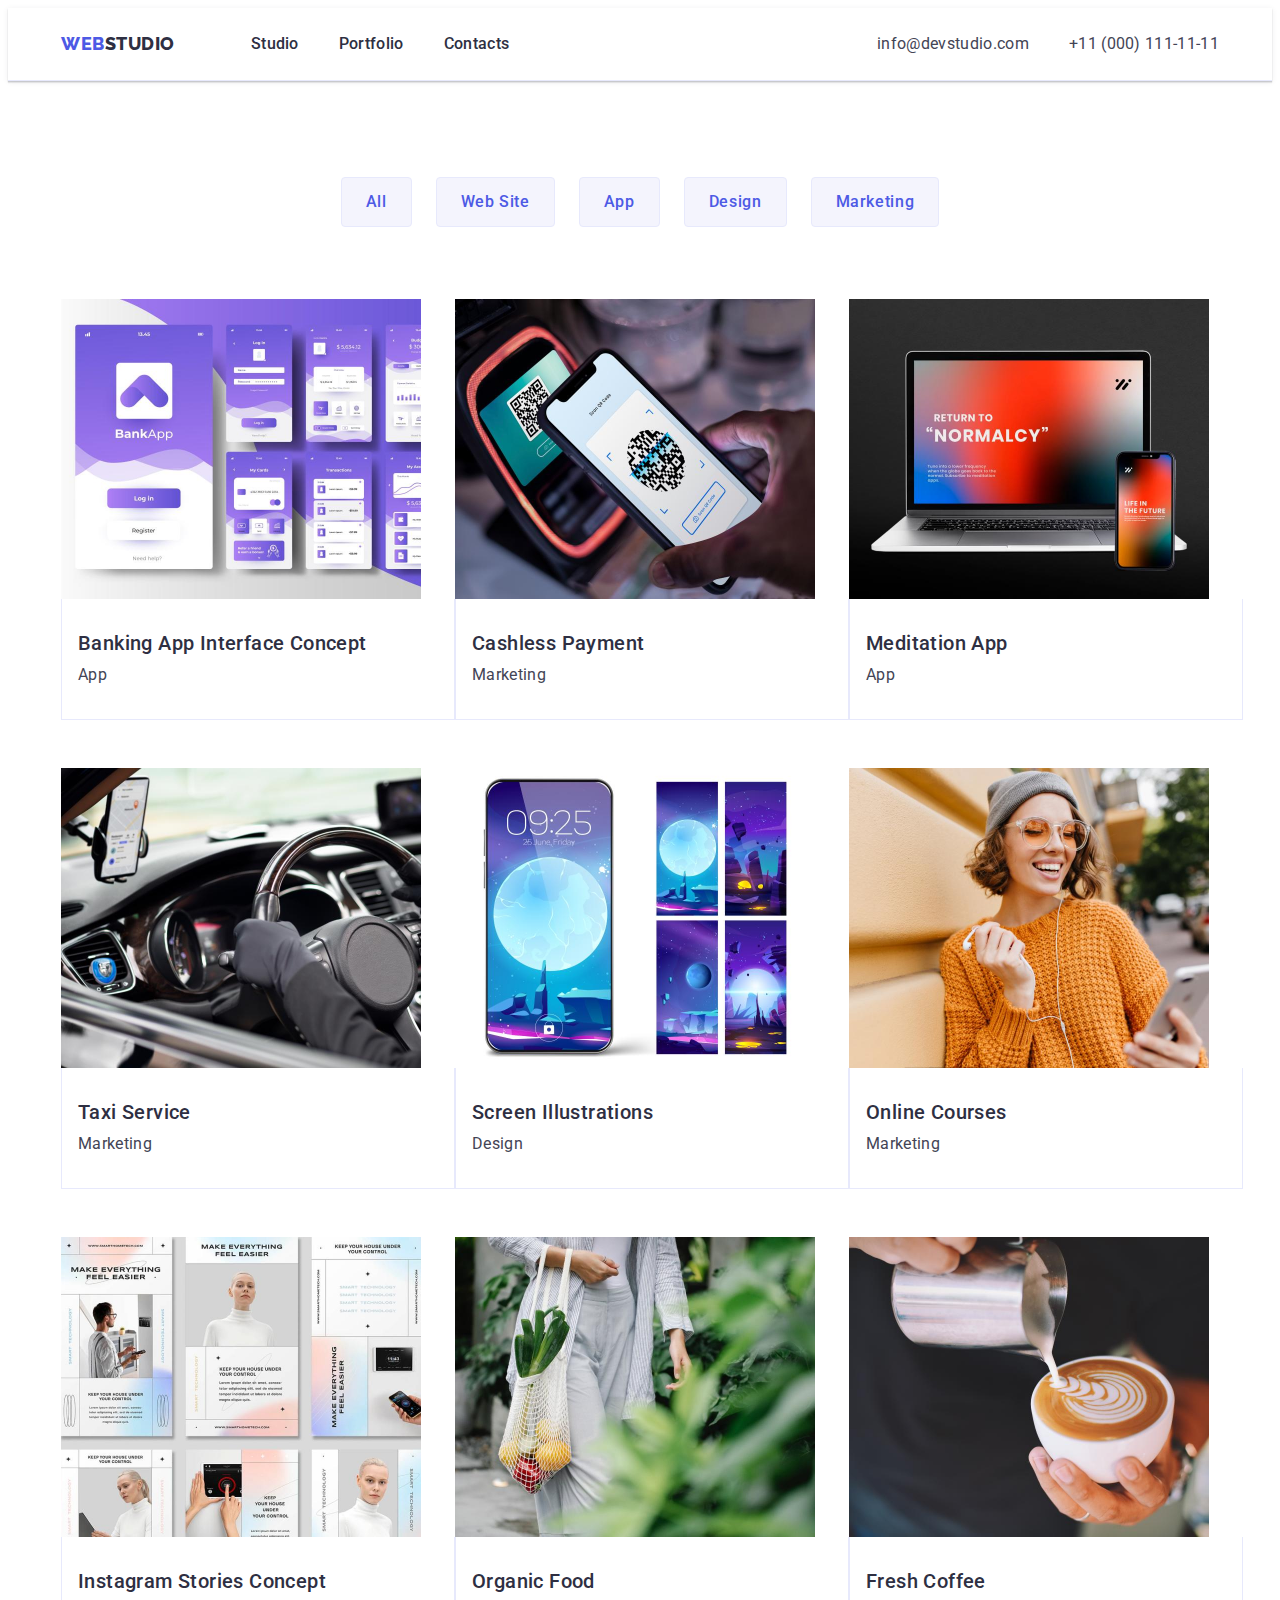
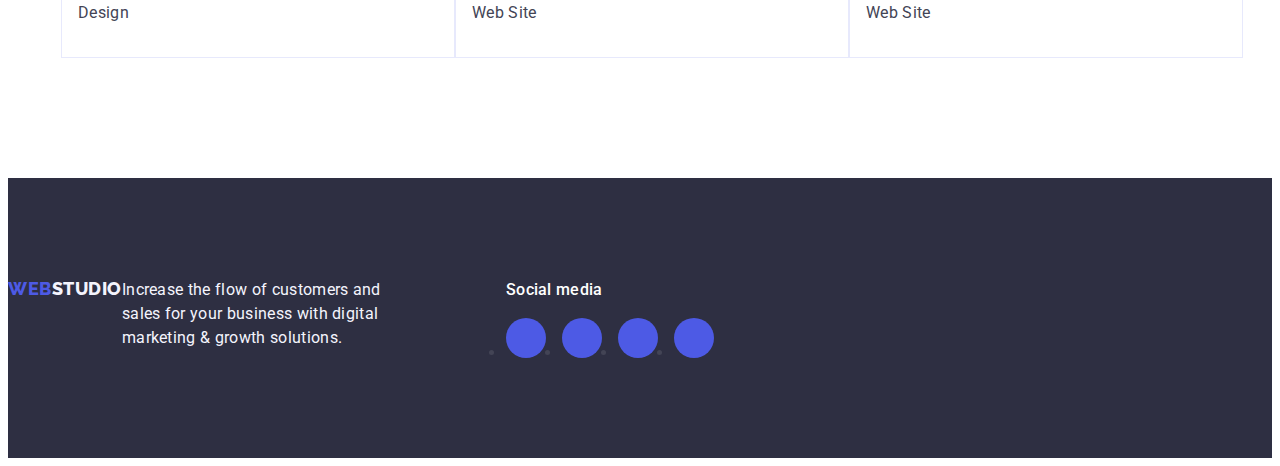
==== commit bd107ab2: "/" ====
--- a/portfolio.html
+++ b/portfolio.html
@@ -240,7 +240,7 @@
 
         <div class="footer-icons-container">
           <p class="soc-footer-paragraph">Social media</p>
-          <ul class="footer-soc-icons">
+          <ul class="footer-soc-list">
             <li class="footer-soc-item">
               <a class="footer-soc-link" href="">
                 <svg class="footer-icons">
--- a/css/styles.css
+++ b/css/styles.css
@@ -477,9 +477,10 @@
     margin-bottom: 16px;
 }
 
-.footer-soc-icons {
+.footer-soc-list {
     display: flex;
     gap: 16px;
+    text-decoration: none;
 }
 
 .footer-soc-item {
@@ -487,8 +488,9 @@
     height: 40px;
 }
 .footer-soc-link {
+    background-color: var(--primary-brand);
+    border-radius: 50%;
+    display: flex;
     width: 100%;
     height: 100%;
-    background-color: var(--primary-brand);
-    border-radius: 50%;
 }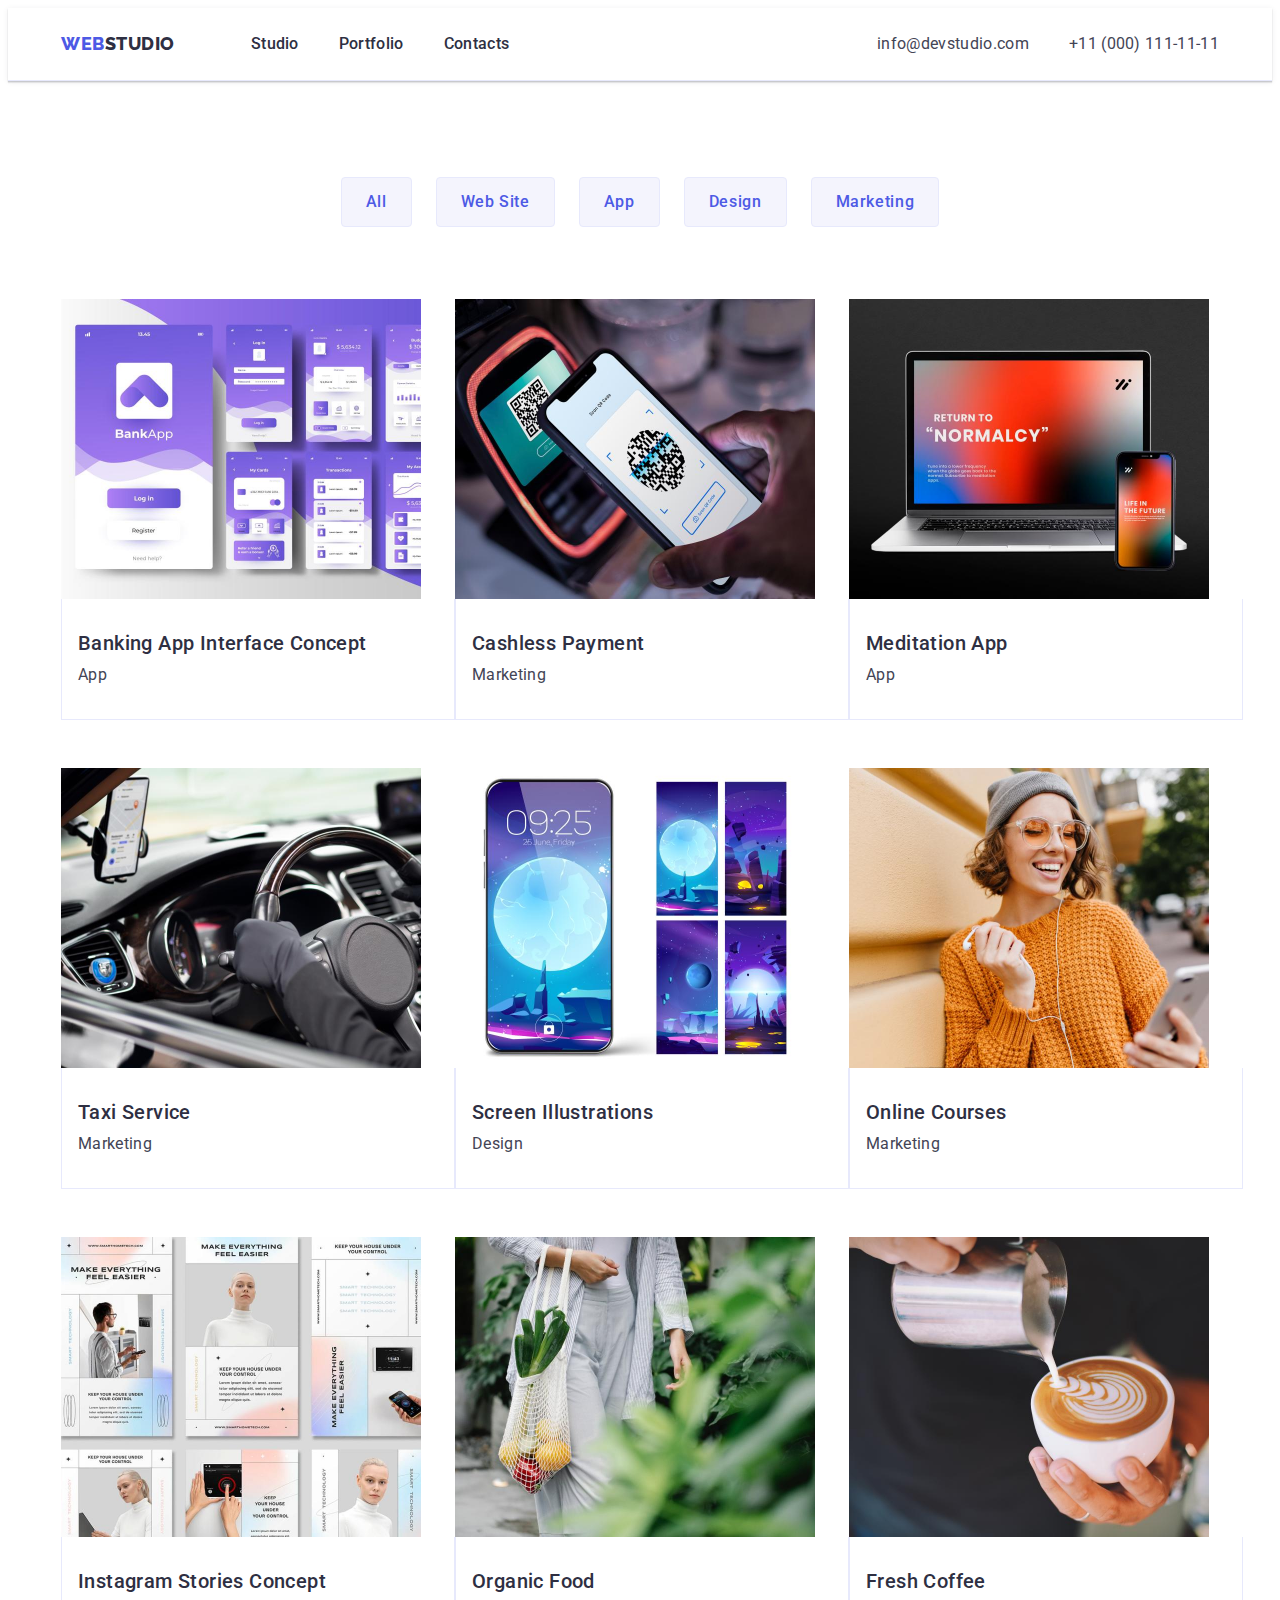
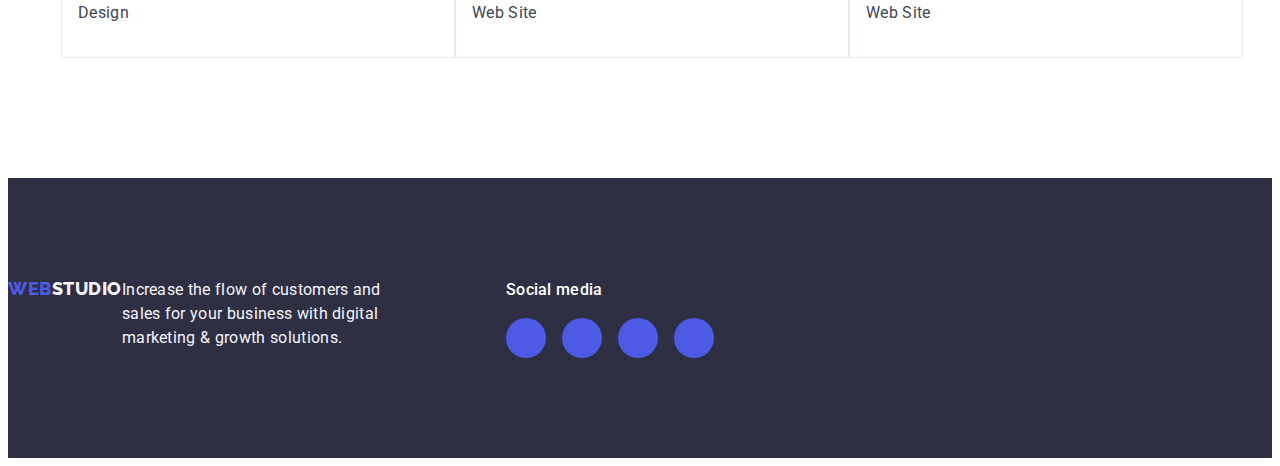
==== commit 4ce1ea63: "." ====
--- a/portfolio.html
+++ b/portfolio.html
@@ -243,28 +243,28 @@
           <ul class="footer-soc-list">
             <li class="footer-soc-item">
               <a class="footer-soc-link" href="">
-                <svg class="footer-icons">
-                  <use></use>
-                </svg>
-              </a>
-            </li>
-            <li class="footer-soc-item">
-              <a class="footer-soc-link" href="">
-                <svg class="footer-icons">
-                  <use></use>
-                </svg>
-              </a>
-            </li>
-            <li class="footer-soc-item">
-              <a class="footer-soc-link" href="">
-                <svg class="footer-icons">
-                  <use></use>
-                </svg>
-              </a>
-            </li>
-            <li class="footer-soc-item">
-              <a class="footer-soc-link" href="">
-                <svg class="footer-icons">
+                <svg width="24" height="24" class="footer-icons">
+                  <use></use>
+                </svg>
+              </a>
+            </li>
+            <li class="footer-soc-item">
+              <a class="footer-soc-link" href="">
+                <svg width="24" height="24" class="footer-icons">
+                  <use></use>
+                </svg>
+              </a>
+            </li>
+            <li class="footer-soc-item">
+              <a class="footer-soc-link" href="">
+                <svg width="24" height="24" class="footer-icons">
+                  <use></use>
+                </svg>
+              </a>
+            </li>
+            <li class="footer-soc-item">
+              <a class="footer-soc-link" href="">
+                <svg width="24" height="24" class="footer-icons">
                   <use></use>
                 </svg>
               </a>
--- a/css/styles.css
+++ b/css/styles.css
@@ -486,11 +486,18 @@
 .footer-soc-item {
     width: 40px;
     height: 40px;
+    list-style: none;
 }
 .footer-soc-link {
     background-color: var(--primary-brand);
     border-radius: 50%;
     display: flex;
+    align-items: center;
+    justify-content: center;
     width: 100%;
     height: 100%;
+}
+
+.footer-soc-link:is(:hover,:focus) {
+    background-color: var(--success);
 }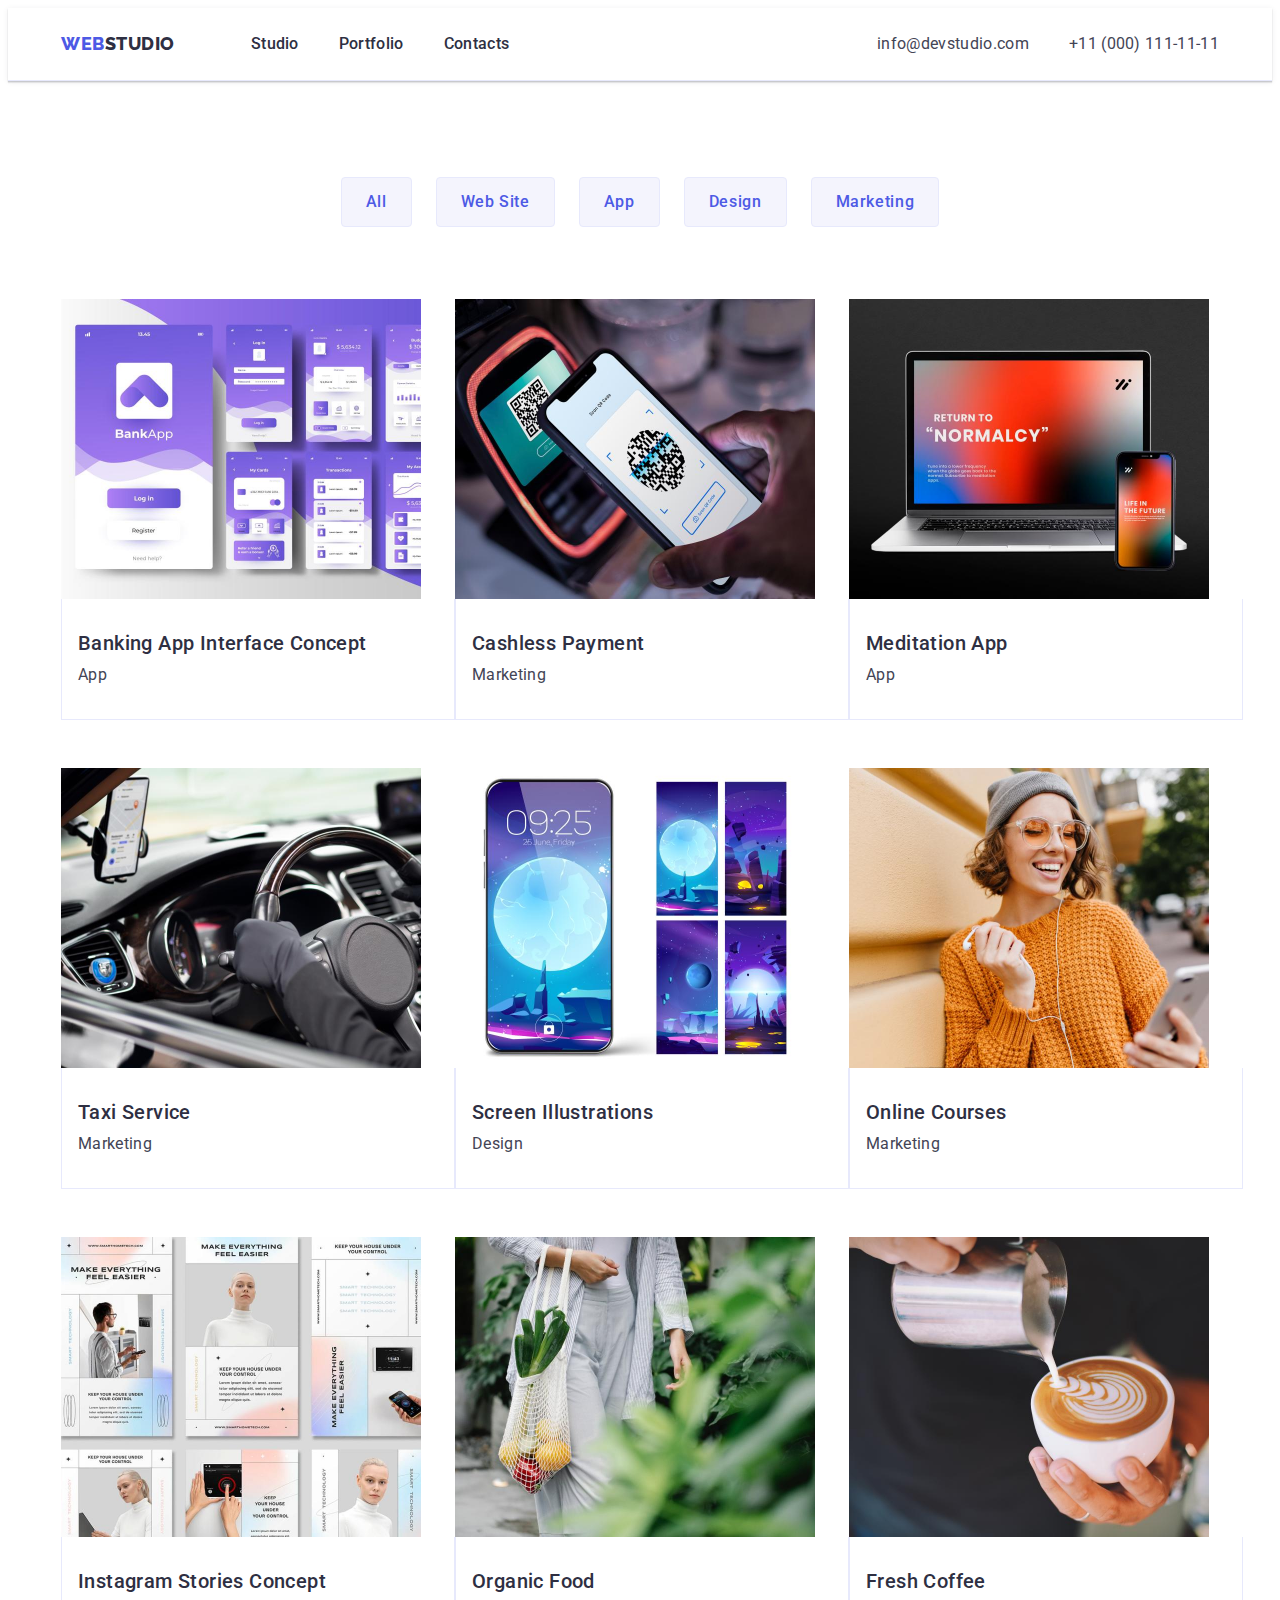
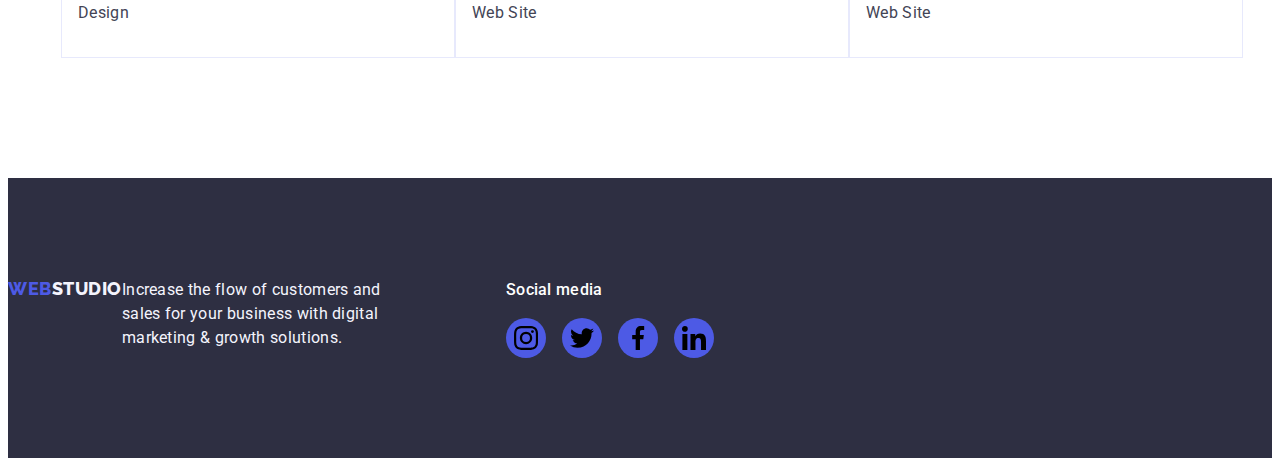
==== commit e78641c8: "..." ====
--- a/portfolio.html
+++ b/portfolio.html
@@ -244,28 +244,28 @@
             <li class="footer-soc-item">
               <a class="footer-soc-link" href="">
                 <svg width="24" height="24" class="footer-icons">
-                  <use></use>
-                </svg>
-              </a>
-            </li>
-            <li class="footer-soc-item">
-              <a class="footer-soc-link" href="">
-                <svg width="24" height="24" class="footer-icons">
-                  <use></use>
-                </svg>
-              </a>
-            </li>
-            <li class="footer-soc-item">
-              <a class="footer-soc-link" href="">
-                <svg width="24" height="24" class="footer-icons">
-                  <use></use>
-                </svg>
-              </a>
-            </li>
-            <li class="footer-soc-item">
-              <a class="footer-soc-link" href="">
-                <svg width="24" height="24" class="footer-icons">
-                  <use></use>
+                  <use href="./images/icons.svg#icon-instagram"></use>
+                </svg>
+              </a>
+            </li>
+            <li class="footer-soc-item">
+              <a class="footer-soc-link" href="">
+                <svg width="24" height="24" class="footer-icons">
+                  <use href="./images/icons.svg#icon-twitter"></use>
+                </svg>
+              </a>
+            </li>
+            <li class="footer-soc-item">
+              <a class="footer-soc-link" href="">
+                <svg width="24" height="24" class="footer-icons">
+                  <use href="./images/icons.svg#icon-facebook"></use>
+                </svg>
+              </a>
+            </li>
+            <li class="footer-soc-item">
+              <a class="footer-soc-link" href="">
+                <svg width="24" height="24" class="footer-icons">
+                  <use href="./images/icons.svg#icon-linkedin"></use>
                 </svg>
               </a>
             </li>
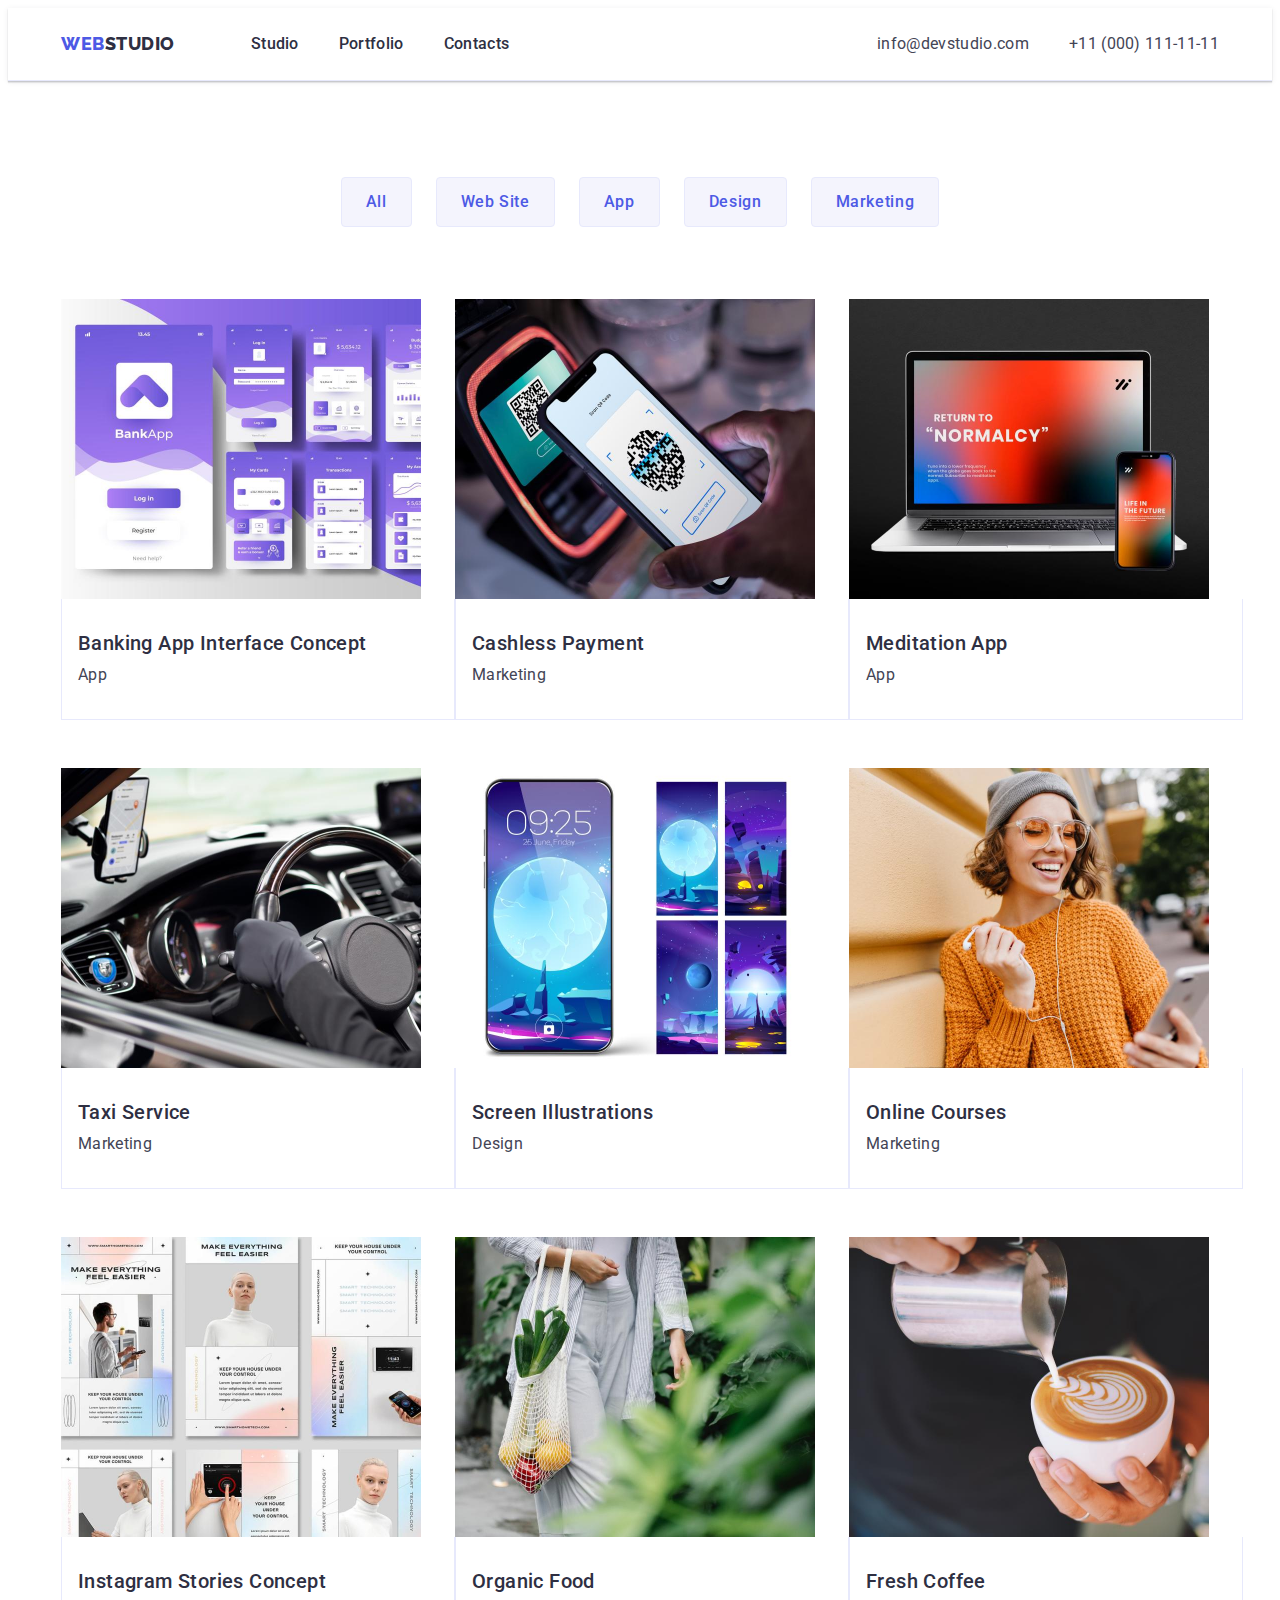
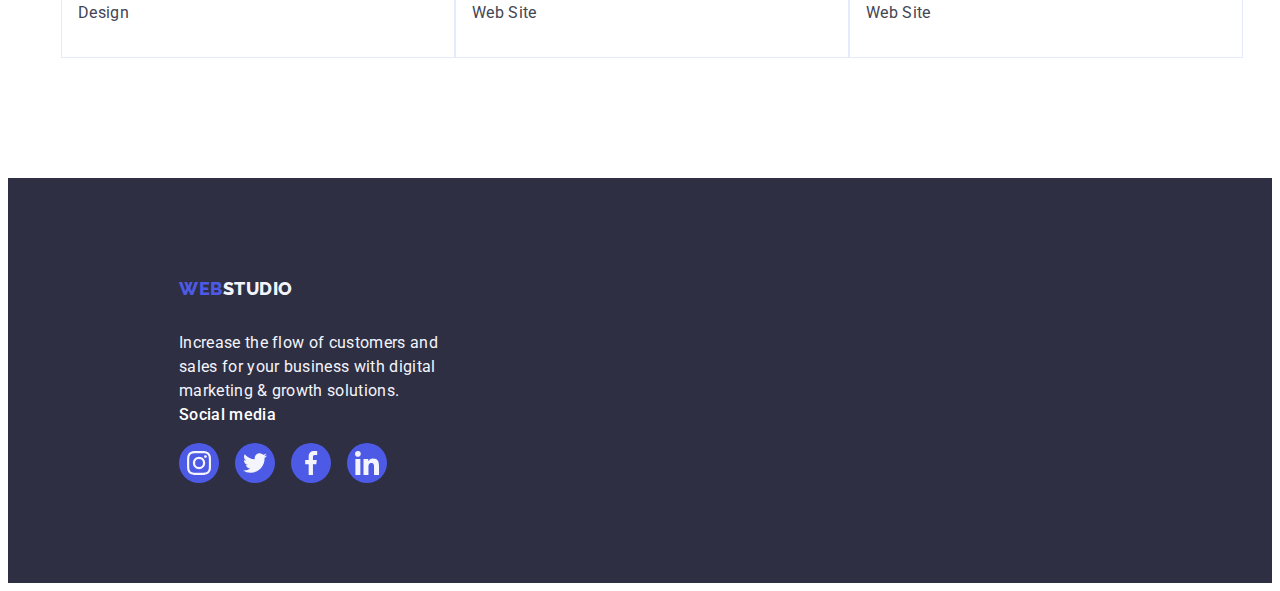
==== commit 7ce82f5e: "...." ====
--- a/portfolio.html
+++ b/portfolio.html
@@ -227,8 +227,8 @@
     </main>
 
     <footer class="footer">
-      <div class="footer-logo-container">
-        <div class="footer-logo-container">
+      <div class="container footer-logo-container">
+        <div class="footer-first-container">
           <a class="logo-footer logo link" href="/"
             >Web<span class="logo-footer logo-white">Studio</span>
           </a>
--- a/css/styles.css
+++ b/css/styles.css
@@ -155,7 +155,7 @@
 
 .footer {
     background-color: var(--dark);
-    padding: 100px 0;
+    padding: 100px 156px;
 }
 
 
@@ -460,15 +460,12 @@
     fill: var(--light);
 }
 
-.footer-logo-container {
+.footer-first-container {
     display: flex;
     align-items: baseline;
     margin-right: 120px;
-}
-
-.footer-logo-container-index {
-    display: flex;
-    align-items: baseline;
+    flex-direction: column;
+
 }
 
 .soc-footer-paragraph {
@@ -500,4 +497,8 @@
 
 .footer-soc-link:is(:hover,:focus) {
     background-color: var(--success);
+}
+
+.footer-icons {
+    fill: var(--light);
 }